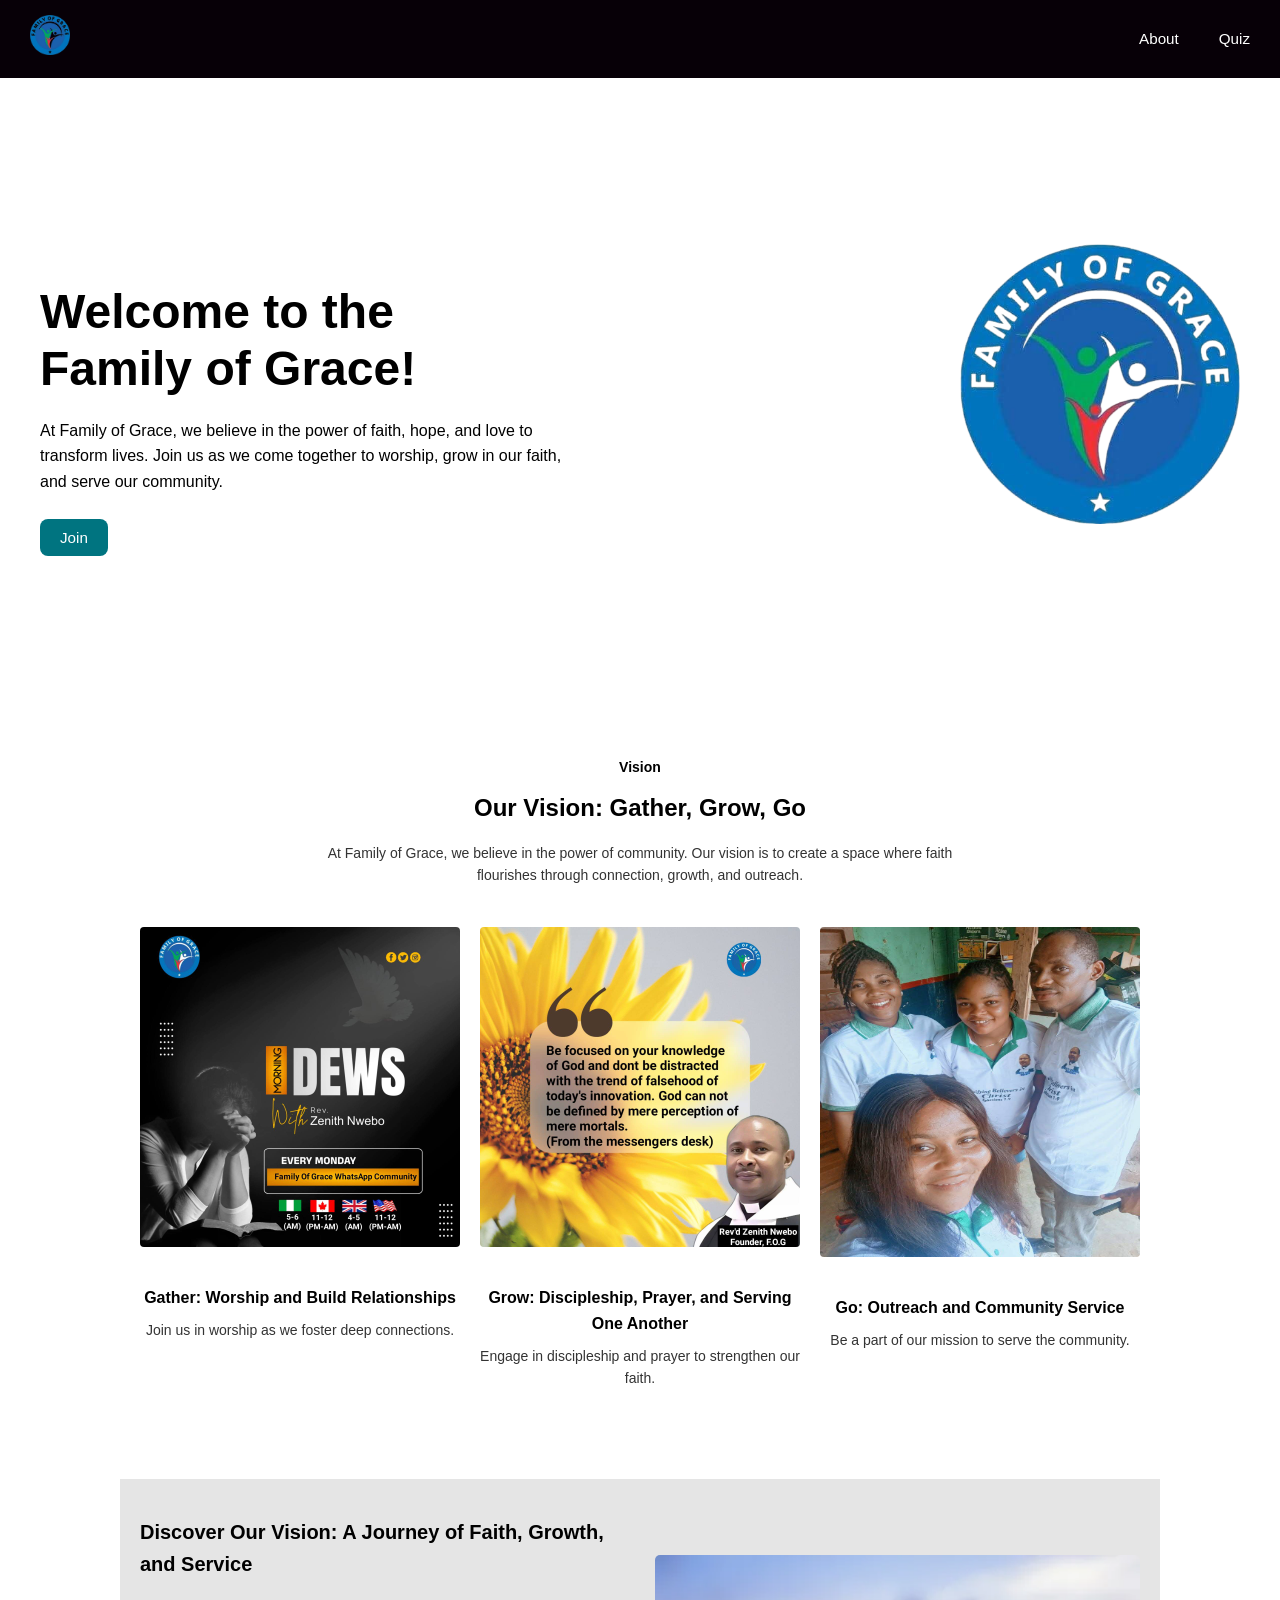
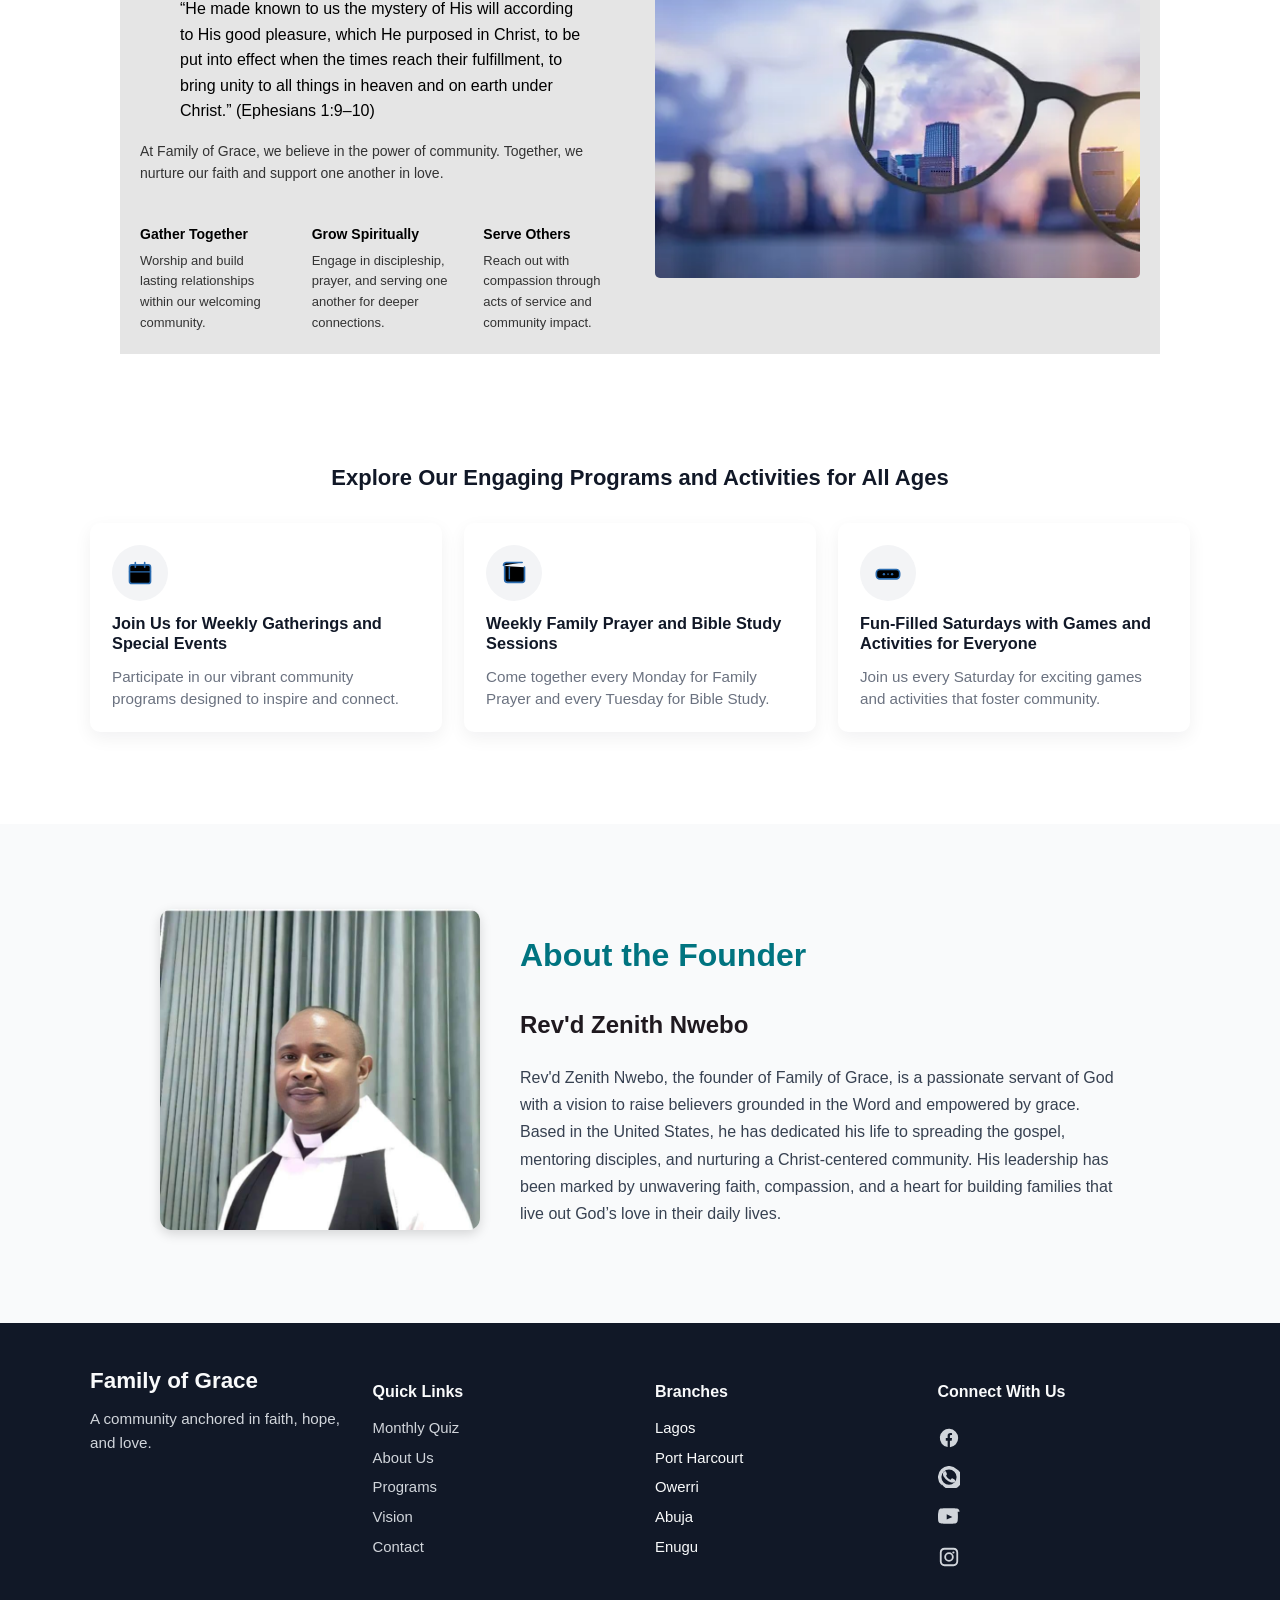
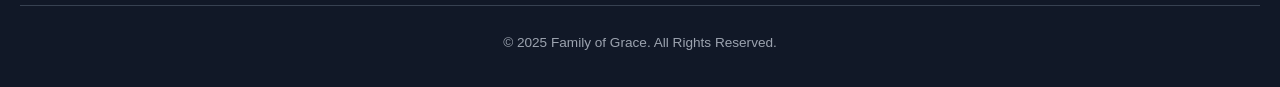
==== index.html @ 5c81bb30 "Add files via upload" ====
<!DOCTYPE html>
<html lang="en"> 
<head> 
  <meta charset="UTF-8"> 
  <meta name="viewport" content="width=device-width, initial-scale=1.0"> 
  <title>Family of Grace</title> 
  <link rel="stylesheet" href="style.css"> 
</head> 
<body> 
  <div class="main-cotainer"> 
    
    <!-- Navigation --> 
    <nav class="navbar"> 
      <div class="logo"> 
        <img src="./photo_2025-09-03_01-35-31-removebg-preview.png" alt="Family of Grace Logo" width="40"> 
      </div> 
      <div class="nav-links"> 
        <a href="about.html">About</a> 
        <a href="quiz.html">Quiz</a> 
      </div> 
    </nav> 
    
    <!-- Hero Section --> 
    <section class="hero" id="home"> 
      <div class="hero-content"> 
        <h4>Welcome to the <br> Family of Grace!</h4> 
        <p> At Family of Grace, we believe in the power of faith, hope, and love to transform lives. 
        Join us as we come together to worship, grow in our faith, and serve our community. </p> 
        <div class="btn-group"> 
          <a href="https://chat.whatsapp.com/ELIBxmDYfW0EIw8CX6cTu6?mode=ems_copy_t">
            <button class="btn primary">Join</button>
          </a> 
        </div> 
      </div> 
      <div class="hero-image"> 
        <img src="./photo_2025-09-03_01-35-31-removebg-preview.png" alt="Community" width="280"> 
      </div> 
    </section> 
    
    <!-- Vision Section --> 
    <section class="vision-section" id="vision"> 
      <h4>Vision</h4> 
      <h2>Our Vision: Gather, Grow, Go</h2> 
      <p> At Family of Grace, we believe in the power of community. Our vision is to create a space where faith flourishes through connection, growth, and outreach. </p> 
      <div class="vision-grid"> 
        <div class="vision-card"> 
          <img src="./photo_2025-09-04_03-55-16.jpg" alt="Gather - Worship and Build Relationships"> 
          <h3>Gather: Worship and Build Relationships</h3> 
          <p>Join us in worship as we foster deep connections.</p> 
        </div> 
        <div class="vision-card"> 
          <img src="./photo_2025-09-04_03-57-05.jpg" alt="Grow - Discipleship, Prayer, and Serving One Another"> 
          <h3>Grow: Discipleship, Prayer, and Serving One Another</h3> 
          <p>Engage in discipleship and prayer to strengthen our faith.</p> 
        </div> 
        <div class="vision-card pic"> 
          <img src="./photo_2025-09-07_18-43-26.jpg" alt="Go - Outreach and Community Service"> 
          <h3>Go: Outreach and Community Service</h3> 
          <p>Be a part of our mission to serve the community.</p> 
        </div> 
      </div> 
    </section> 

    <!-- Extended Vision --> 
    <section class="vision-container"> 
      <div class="vision-text"> 
        <h2>Discover Our Vision: A Journey of Faith, Growth, and Service</h2> 
        
        <blockquote class="bible-quote">
          “He made known to us the mystery of His will according to His good pleasure, 
          which He purposed in Christ, to be put into effect when the times reach their fulfillment,
          to bring unity to all things in heaven and on earth under Christ.”
          <span>(Ephesians 1:9–10)</span>
        </blockquote>
    
        <p>At Family of Grace, we believe in the power of community. Together, we nurture our faith and support one another in love.</p> 
    
        <div class="vision-points"> 
          <div> 
            <h4>Gather Together</h4> 
            <p>Worship and build lasting relationships within our welcoming community.</p> 
          </div> 
          <div> 
            <h4>Grow Spiritually</h4> 
            <p>Engage in discipleship, prayer, and serving one another for deeper connections.</p> 
          </div> 
          <div> 
            <h4>Serve Others</h4> 
            <p>Reach out with compassion through acts of service and community impact.</p> 
          </div> 
        </div> 
      </div> 
    
      <div class="vision-image"> 
        <img src="./i (4).webp" alt="Vision Image"> 
      </div> 
    </section>
    

    <!-- Programs Section --> 
    <section class="programs-section" aria-labelledby="programs-heading" id="programs"> 
      <div class="wrap"> 
        <h2 id="programs-heading" class="programs-title"> Explore Our Engaging Programs and Activities for All Ages </h2> 
        <div class="top-cards"> 
          <article class="icon-card"> 
            <div class="icon-circle" aria-hidden="true"> 
              <!-- calendar SVG --> 
              <svg width="28" height="28" viewBox="0 0 24 24"><rect x="3" y="5" width="18" height="16" rx="2" stroke="currentColor" stroke-width="1.4"/><path d="M16 3v4M8 3v4" stroke="currentColor" stroke-width="1.4" stroke-linecap="round"/><path d="M3 11h18" stroke="currentColor" stroke-width="1.2" stroke-linecap="round"/></svg> 
            </div> 
            <h3 class="card-title">Join Us for Weekly Gatherings and Special Events</h3> 
            <p class="card-text">Participate in our vibrant community programs designed to inspire and connect.</p> 
          </article> 
          <article class="icon-card"> 
            <div class="icon-circle" aria-hidden="true"> 
              <!-- book SVG --> 
              <svg width="28" height="28" viewBox="0 0 24 24"><path d="M3 5.5A2.5 2.5 0 0 1 5.5 3H19" stroke="currentColor" stroke-width="1.4" stroke-linecap="round"/><path d="M21 7v11a2 2 0 0 1-2 2H6.5A2.5 2.5 0 0 1 4 17.5V6" stroke="currentColor" stroke-width="1.4" stroke-linecap="round"/><path d="M8 7v10" stroke="currentColor" stroke-width="1.2" stroke-linecap="round"/></svg> 
            </div> 
            <h3 class="card-title">Weekly Family Prayer and Bible Study Sessions</h3> 
            <p class="card-text">Come together every Monday for Family Prayer and every Tuesday for Bible Study.</p> 
          </article> 
          <article class="icon-card"> 
            <div class="icon-circle" aria-hidden="true"> 
              <!-- gamepad SVG --> 
              <svg width="28" height="28" viewBox="0 0 24 24"><rect x="2" y="9" width="20" height="8" rx="3" stroke="currentColor" stroke-width="1.4"/><circle cx="8.5" cy="13" r="1" fill="currentColor"/><circle cx="15.5" cy="13" r="1" fill="currentColor"/><path d="M12 13h.01" stroke="currentColor" stroke-width="1.4" stroke-linecap="round"/></svg> 
            </div> 
            <h3 class="card-title">Fun-Filled Saturdays with Games and Activities for Everyone</h3> 
            <p class="card-text">Join us every Saturday for exciting games and activities that foster community.</p> 
          </article> 
        </div> 
      </div> 
    </section> 

    <!-- Founder Section --> 
    <section class="founder-section" id="about"> 
      <div class="founder-container"> 
        <div class="founder-image"> 
          <img src="./photo_2025-09-04_03-30-59.jpg" alt="Rev'd Zenith Nwebo"> 
        </div> 
        <div class="founder-content"> 
          <h2>About the Founder</h2> 
          <h3>Rev'd Zenith Nwebo</h3> 
          <p> Rev'd Zenith Nwebo, the founder of Family of Grace, is a passionate servant of God with a vision to raise believers grounded in the Word and empowered by grace. Based in the United States, he has dedicated his life to spreading the gospel, mentoring disciples, and nurturing a Christ-centered community. His leadership has been marked by unwavering faith, compassion, and a heart for building families that live out God’s love in their daily lives. </p> 
        </div> 
      </div> 
    </section> 

    <!-- Footer --> 
    <footer class="site-footer" id="contact"> 
      <div class="footer-wrap"> 
        <div class="footer-brand"> 
          <h2 class="footer-logo">Family of Grace</h2> 
          <p class="footer-tagline">A community anchored in faith, hope, and love.</p> 
        </div> 
        <div class="footer-links"> 
          <h3>Quick Links</h3> 
          <ul> 
            <li><a href="quiz.html">Monthly Quiz</a></li> 
            <li><a href="#about">About Us</a></li> 
            <li><a href="#programs">Programs</a></li> 
            <li><a href="#vision">Vision</a></li> 
            <li><a href="#contact">Contact</a></li> 
          </ul> 
        </div> 
        <div class="footer-branches"> 
          <h3>Branches</h3> 
          <ul> 
            <li>Lagos</li> 
            <li>Port Harcourt</li> 
            <li>Owerri</li> 
            <li>Abuja</li> 
            <li>Enugu</li> 
          </ul> 
        </div> 
        <div class="footer-social">
          <h3>Connect With Us</h3>
        
          <!-- Facebook -->
          <a href="https://facebook.com" target="_blank" aria-label="Facebook" class="social-icon">
            <svg xmlns="http://www.w3.org/2000/svg" width="22" height="22" fill="currentColor" viewBox="0 0 24 24">
              <path d="M22 12a10 10 0 1 0-11.5 9.9v-7h-2v-3h2v-2.3c0-2 1.2-3.1 3-3.1.9 0 1.8.2 1.8.2v2h-1c-1 0-1.3.6-1.3 1.2V12h2.3l-.4 3h-1.9v7A10 10 0 0 0 22 12"/>
            </svg>
          </a>
        
          <!-- WhatsApp -->
          <a href="https://chat.whatsapp.com/ELIBxmDYfW0EIw8CX6cTu6?mode=ems_copy_t" target="_blank" aria-label="WhatsApp" class="social-icon">
            <svg xmlns="http://www.w3.org/2000/svg" width="22" height="22" fill="currentColor" viewBox="0 0 24 24">
              <path d="M17.5 14.4c-.3-.2-1.7-.9-1.9-1s-.5-.2-.7.2-.8 1-1 1.2-.4.3-.7.1c-.3-.2-1.3-.5-2.5-1.7-.9-.9-1.5-2-1.7-2.3-.2-.3 0-.5.1-.7s.3-.4.4-.6c.1-.2.1-.3.2-.5.1-.2 0-.4 0-.6s-.7-1.7-.9-2.3c-.2-.6-.5-.5-.7-.5h-.6c-.2 0-.6.1-.9.4-.3.3-1.2 1.1-1.2 2.8s1.2 3.2 1.4 3.4c.2.2 2.4 3.6 5.8 5 .8.4 1.4.6 1.9.7.8.2 1.5.1 2.1.1.6-.1 1.7-.7 1.9-1.3s.2-1.2.2-1.3c0-.1-.2-.2-.5-.4z"/>
              <path d="M20.5 3.5A11.9 11.9 0 1 0 3.5 20.5l.3.3L2 22l2.2-1.8.3.3a11.9 11.9 0 1 0 16-17zM12 20.4a8.3 8.3 0 1 1 0-16.6 8.3 8.3 0 0 1 0 16.6z"/>
            </svg>
          </a>
        
          <!-- YouTube -->
          <a href="https://youtube.com" target="_blank" aria-label="YouTube" class="social-icon">
            <svg xmlns="http://www.w3.org/2000/svg" width="22" height="22" fill="currentColor" viewBox="0 0 24 24">
              <path d="M23.5 6.2s-.2-1.7-.9-2.4c-.8-.9-1.6-.9-2-1C17.5 2.5 12 2.5 12 2.5h0s-5.5 0-8.6.3c-.4 0-1.3 0-2 1-.7.7-.9 2.4-.9 2.4S0 8.2 0 10.1v1.7c0 1.9.2 3.9.2 3.9s.2 1.7.9 2.4c.8.9 1.8.9 2.2 1 1.6.2 6.7.3 6.7.3s5.5 0 8.6-.3c.4 0 1.2 0 2-1 .7-.7.9-2.4.9-2.4s.2-1.9.2-3.9v-1.7c0-1.9-.2-3.9-.2-3.9zM9.5 14.8V8.9l6.2 3-6.2 2.9z"/>
            </svg>
          </a>
        
          <!-- Instagram -->
          <a href="https://instagram.com" target="_blank" aria-label="Instagram" class="social-icon">
            <svg xmlns="http://www.w3.org/2000/svg" width="22" height="22" fill="currentColor" viewBox="0 0 24 24">
              <path d="M7 2C4.2 2 2 4.2 2 7v10c0 2.8 2.2 5 5 5h10c2.8 0 5-2.2 5-5V7c0-2.8-2.2-5-5-5H7zm0 2h10c1.7 0 3 1.3 3 3v10c0 1.7-1.3 3-3 3H7c-1.7 0-3-1.3-3-3V7c0-1.7 1.3-3 3-3zm5 2.8a5.2 5.2 0 1 0 0 10.4 5.2 5.2 0 0 0 0-10.4zm0 2a3.2 3.2 0 1 1 0 6.4 3.2 3.2 0 0 1 0-6.4zm4.8-2.9a1.2 1.2 0 1 0 0 2.4 1.2 1.2 0 0 0 0-2.4z"/>
            </svg>
          </a>
        </div>
        
      </div> 
      <div class="footer-bottom"> 
        <p>&copy; 2025 Family of Grace. All Rights Reserved.</p> 
      </div> 
    </footer> 
  </div> 
</body> 
</html>
---- style.css ----
/* Navbar */
.navbar {
  background-color: #070007;
  color: white;
  display: flex;
  justify-content: space-between;
  align-items: center;
  padding: 15px 30px;
}

.navbar .nav-links {
  display: flex;
  gap: 40px;
}

.navbar .nav-links a {
  color: white;
  text-decoration: none;
  font-size: 0.95rem;
  transition: color 0.3s;
}

.navbar .nav-links a:hover {
  color: #00b7a8;
}

/* Hero Section */
.hero {
  background-color: white;
  color: black;
  display: flex;
  justify-content: space-between;
  align-items: center;
  padding: 60px 40px;
  gap: 40px;
  min-height: 500px;
}

.hero-content {
  max-width: 550px;
}

.hero-content h4 {
  font-family: 'Gill Sans', 'Gill Sans MT', Calibri, 'Trebuchet MS', sans-serif;
  font-size: 48px;
  margin-bottom: 20px;
  line-height: 1.2;
}

.hero-content p {
  font-size: 1rem;
  line-height: 1.6;
  margin-bottom: 25px;
  color: black;
}

/* Buttons */
.btn-group {
  display: flex;
  gap: 15px;
}

.btn {
  padding: 10px 20px;
  border-radius: 8px;
  border: 1px solid white;
  background: transparent;
  color: white;
  cursor: pointer;
  transition: all 0.3s;
  font-size: 0.95rem;
}

.btn.primary {
  background-color: #007480;
  border: none;
}

.btn:hover {
  background-color: #00b7a8;
  border-color: #00b7a8;
}

/* Hero Image */
.hero-image img {
  max-width: 100%;
  height: auto;
}

body {
  font-family: Arial, Helvetica, sans-serif;
  margin: 0;
  padding: 0;
  line-height: 1.6;
  color: #000;
  background: #fff;
}

.vision-section {
  text-align: center;
  padding: 40px 20px;
}

.vision-section h4 {
  font-size: 14px;
  font-weight: bold;
  margin-bottom: 10px;
}

.vision-section h2 {
  font-size: 24px;
  font-weight: bold;
  margin: 5px 0 15px;
}

.vision-section p {
  font-size: 14px;
  max-width: 650px;
  margin: 0 auto 40px;
  color: #333;
}

.vision-grid {
  display: grid;
  grid-template-columns: repeat(auto-fit, minmax(250px, 1fr));
  gap: 20px;
  max-width: 1000px;
  margin: 0 auto;
}

.vision-card {
  text-align: center;
}

.vision-card img {
  width: 100%;
  height: auto;
  border-radius: 4px;
  margin-bottom: 15px;
}

.vision-card h3 {
  font-size: 16px;
  font-weight: bold;
  margin-bottom: 8px;
}

.vision-card p {
  font-size: 14px;
  color: #333;
  margin: 0;
}
.vision-container {
  display: flex;
  align-items: center;
  justify-content: center;
  gap: 30px;
  max-width: 1000px;
  margin: 50px auto;
  padding: 20px;
  background: #e5e5e5; /* match the screenshot grey */
}

.vision-text {
  flex: 1;
}

.vision-text h2 {
  font-size: 20px;
  font-weight: bold;
  margin-bottom: 15px;
}

.vision-text p {
  font-size: 14px;
  color: #333;
  margin-bottom: 20px;
}

.vision-points {
  display: flex;
  gap: 30px;
}

.vision-points div {
  flex: 1;
}

.vision-points h4 {
  font-size: 14px;
  font-weight: bold;
  margin-bottom: 5px;
}

.vision-points p {
  font-size: 13px;
  color: #333;
  margin: 0;
}

.vision-image {
  flex: 1;
}

.vision-image img {
  width: 100%;
  border-radius: 5px;
  display: block;
}

:root{
  --max-width: 1100px;
  --accent: #2b6cb0;    /* adjust to your brand */
  --muted: #6b7280;
  --text: #111827;
  --card-bg: #ffffff;
  --radius: 10px;
  --gap: 22px;
  --shadow: 0 6px 18px rgba(15,23,42,0.06);
  font-family: "Inter", system-ui, -apple-system, "Segoe UI", Roboto, "Helvetica Neue", Arial;
}

/* Section wrapper */
.programs-section {
  padding: 56px 20px;
  background: #ffffff;
  color: var(--text);
}

.programs-section .wrap {
  max-width: var(--max-width);
  margin: 0 auto;
}

/* Main heading */
.programs-title {
  text-align: center;
  font-size: 1.375rem; /* 22px-ish */
  font-weight: 600;
  margin: 0 0 28px;
  color: var(--text);
}

/* ========== Top icon cards ========== */
.top-cards{
  display: flex;
  gap: var(--gap);
  justify-content: center;
  margin-bottom: 36px;
}

.icon-card{
  width: 100%;
  max-width: 340px;
  background: var(--card-bg);
  border-radius: var(--radius);
  padding: 22px;
  text-align: left;
  box-shadow: var(--shadow);
  display: flex;
  flex-direction: column;
  gap: 12px;
}

.icon-circle{
  width: 56px;
  height: 56px;
  border-radius: 999px;
  display: grid;
  place-items: center;
  background: #f3f4f6;
  color: var(--accent);
  flex-shrink: 0;
}

/* Title + text */
.icon-card .card-title{
  font-size: 1.02rem;
  margin: 0;
  line-height: 1.25;
  font-weight: 700;
  color: var(--text);
}

.icon-card .card-text{
  margin: 0;
  color: var(--muted);
  font-size: 0.95rem;
  line-height: 1.45;
}

/* CTA link */
.icon-card .card-link{
  margin-top: auto;
  color: var(--accent);
  font-weight: 700;
  text-decoration: none;
  font-size: 0.95rem;
}

/* ========== Lead row ========== */
.lead-row{
  display: block;
  margin: 46px 0 26px;
  text-align: left;
}

.lead-title{
  margin: 0 0 8px;
  font-size: 1.125rem;
  font-weight: 700;
}

.lead-desc{
  margin: 0;
  color: var(--muted);
  font-size: 0.98rem;
  line-height: 1.5;
  max-width: 920px;
}

/* ========== Bottom image cards ========== */
.bottom-cards{
  display: flex;
  gap: var(--gap);
  margin-top: 18px;
  justify-content: center;
}

.img-card{
  width: 100%;
  max-width: 340px;
  background: var(--card-bg);
  border-radius: var(--radius);
  overflow: hidden;
  box-shadow: var(--shadow);
  text-align: left;
  display: flex;
  flex-direction: column;
}

.img-card img{
  display: block;
  width: 100%;
  height: 200px;
  object-fit: cover;
}

.img-title{
  margin: 14px 16px 6px;
  font-size: 1.03rem;
  font-weight: 700;
  color: var(--text);
}

.img-text{
  margin: 0 16px 14px;
  color: var(--muted);
  font-size: 0.95rem;
  line-height: 1.45;
}

.img-link{
  margin: 0 16px 18px;
  color: var(--accent);
  font-weight: 700;
  text-decoration: none;
}

/* Small screens: stack vertically */
@media (max-width: 920px) {
  .top-cards, .bottom-cards {
    flex-direction: column;
    align-items: stretch;
  }
  .icon-card, .img-card {
    max-width: 100%;
  }
  .lead-row {
    margin: 28px 0;
  }
}

/* Very small screens - tighten font sizes a bit */
@media (max-width: 420px) {
  .programs-title { font-size: 1.15rem; }
  .lead-title { font-size: 1rem; }
  .icon-card .card-title, .img-title { font-size: 1rem; }
}
.site-footer {
  background: #111827;
  color: #f9fafb;
  padding: 40px 20px 20px;
  font-family: "Inter", Arial, sans-serif;
}

.footer-wrap {
  display: grid;
  grid-template-columns: repeat(auto-fit, minmax(220px, 1fr));
  gap: 30px;
  max-width: 1100px;
  margin: 0 auto;
}

/* Brand */
.footer-logo {
  font-size: 1.4rem;
  font-weight: 700;
  margin: 0 0 8px;
  color: #f9fafb;
}

.footer-tagline {
  font-size: 0.95rem;
  color: #d1d5db;
  margin: 0;
}

/* Links */
.footer-links h3,
.footer-branches h3,
.footer-social h3 {
  font-size: 1rem;
  margin-bottom: 12px;
  color: #f9fafb;
}

.footer-links ul,
.footer-branches ul {
  list-style: none;
  padding: 0;
  margin: 0;
}

.footer-links li,
.footer-branches li {
  margin-bottom: 6px;
  font-size: 0.93rem;
}

.footer-links a {
  color: #d1d5db;
  text-decoration: none;
}

.footer-links a:hover {
  color: #ffffff;
  text-decoration: underline;
}

/* Social */
.footer-social {
  display: flex;
  flex-direction: column;
  gap: 10px;
}

.social-icon {
  display: inline-block;
  margin-right: 10px;
  color: #d1d5db;
  transition: color 0.3s;
}

.social-icon:hover {
  color: #ffffff;
}

/* Bottom bar */
.footer-bottom {
  margin-top: 30px;
  border-top: 1px solid #374151;
  text-align: center;
  padding-top: 12px;
  font-size: 0.85rem;
  color: #9ca3af;
}
/* Founder Section */
.founder-section {
  background-color: #f9fafb;
  padding: 80px 40px;
  color: #1f191f;
}

.founder-container {
  display: flex;
  align-items: center;
  justify-content: center;
  gap: 40px;
  max-width: 1100px;
  margin: 0 auto;
}

.founder-image img {
  width: 320px;
  height: auto;
  border-radius: 12px;
  box-shadow: 0px 4px 12px rgba(0, 0, 0, 0.15);
}

.founder-content {
  max-width: 600px;
}

.founder-content h2 {
  font-size: 2rem;
  margin-bottom: 10px;
  color: #007480;
}

.founder-content h3 {
  font-size: 1.5rem;
  margin-bottom: 20px;
  font-weight: 600;
}

.founder-content p {
  font-size: 1rem;
  line-height: 1.7;
  color: #374151;
}

/* Responsive */
@media (max-width: 768px) {
  .founder-container {
    flex-direction: column;
    text-align: center;
  }

  .founder-image img {
    width: 260px;
  }
}

.pic img{
  width: 100%;
  height: 330px;
  border-radius: 4px;
  margin-bottom: 15px;

}
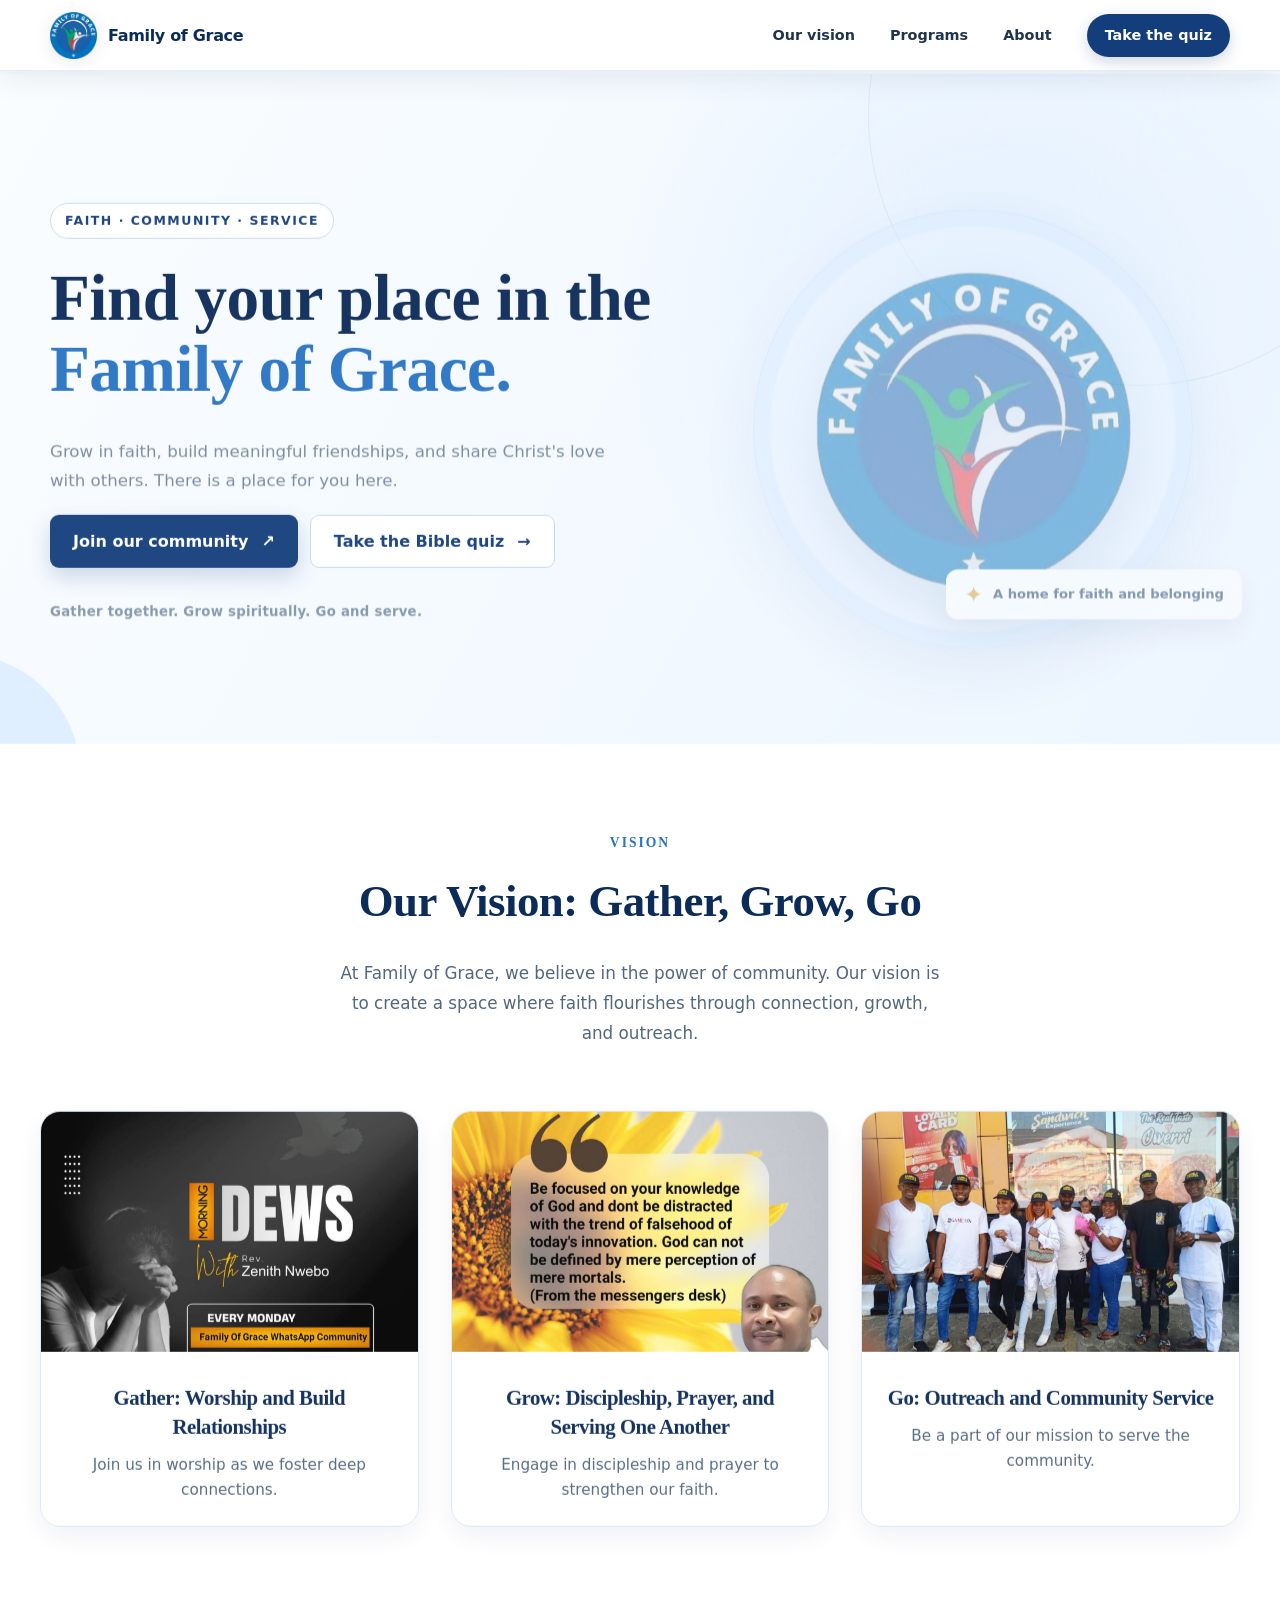
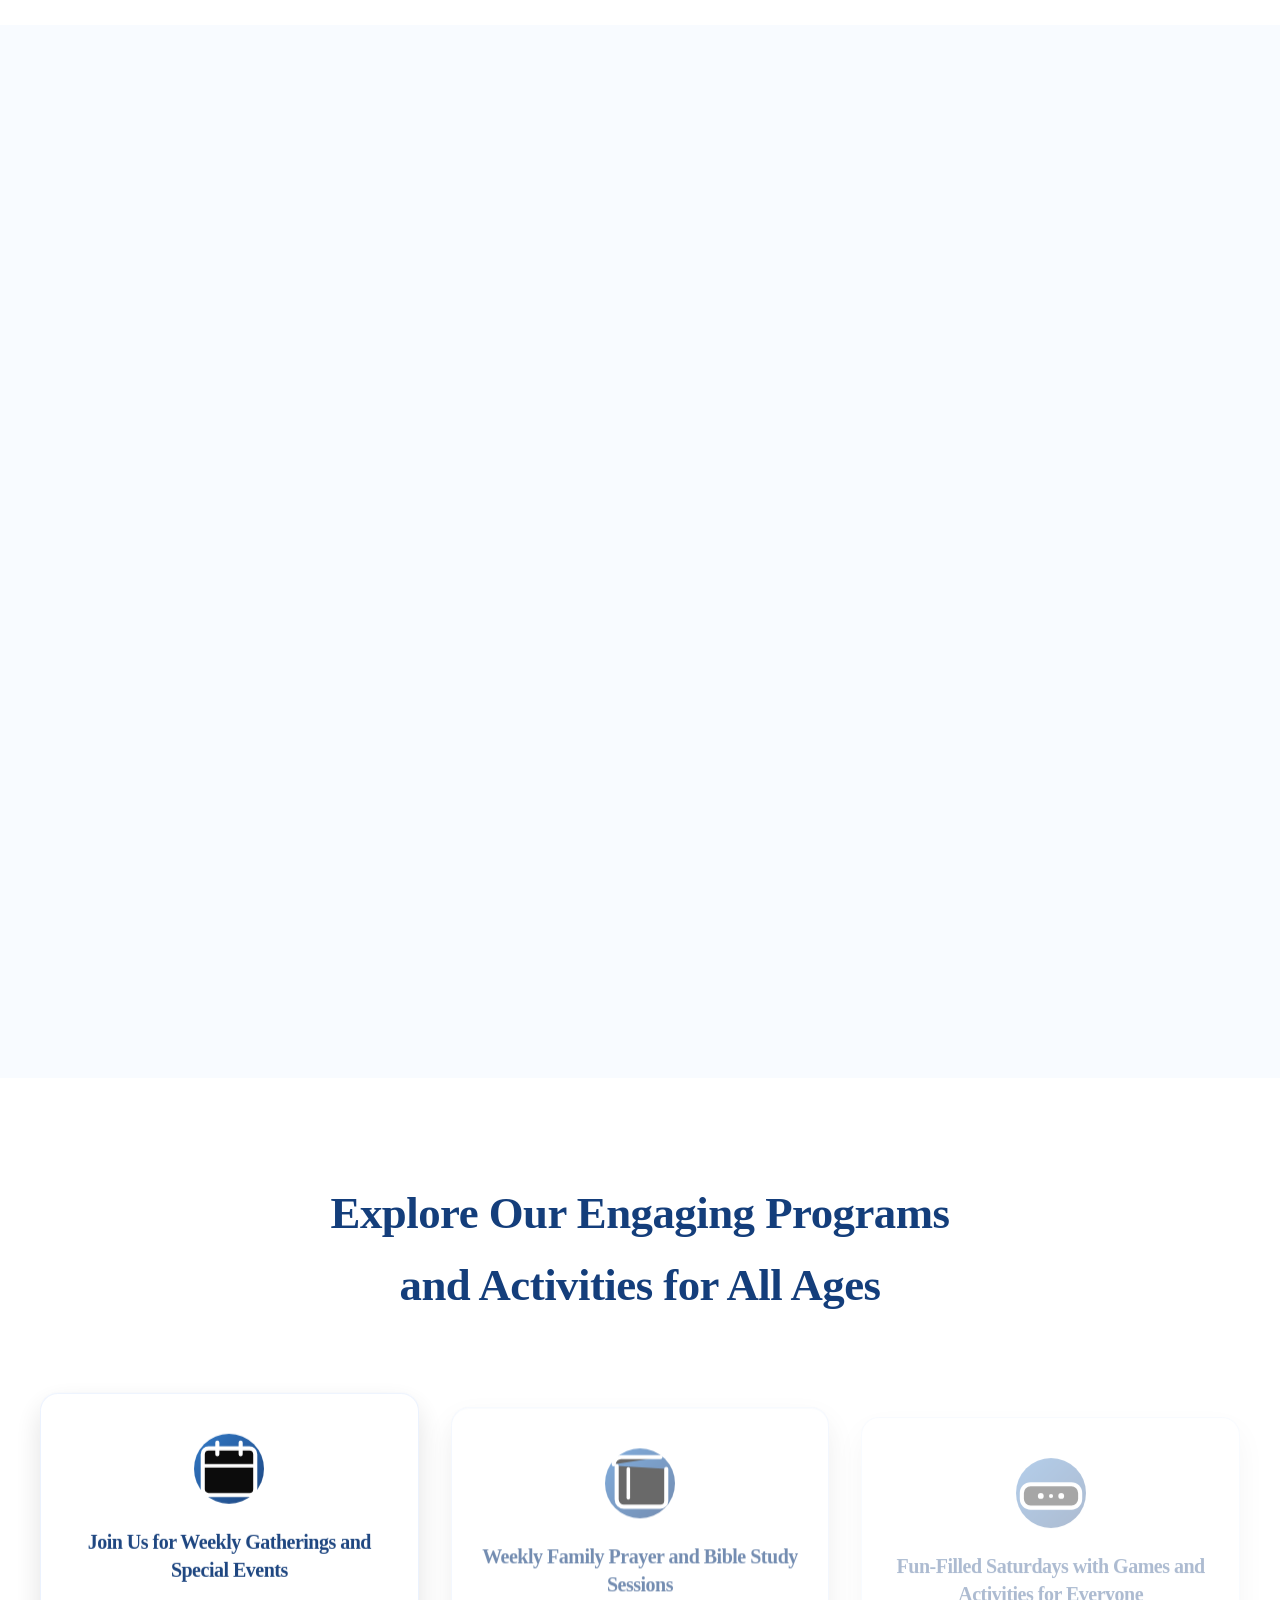
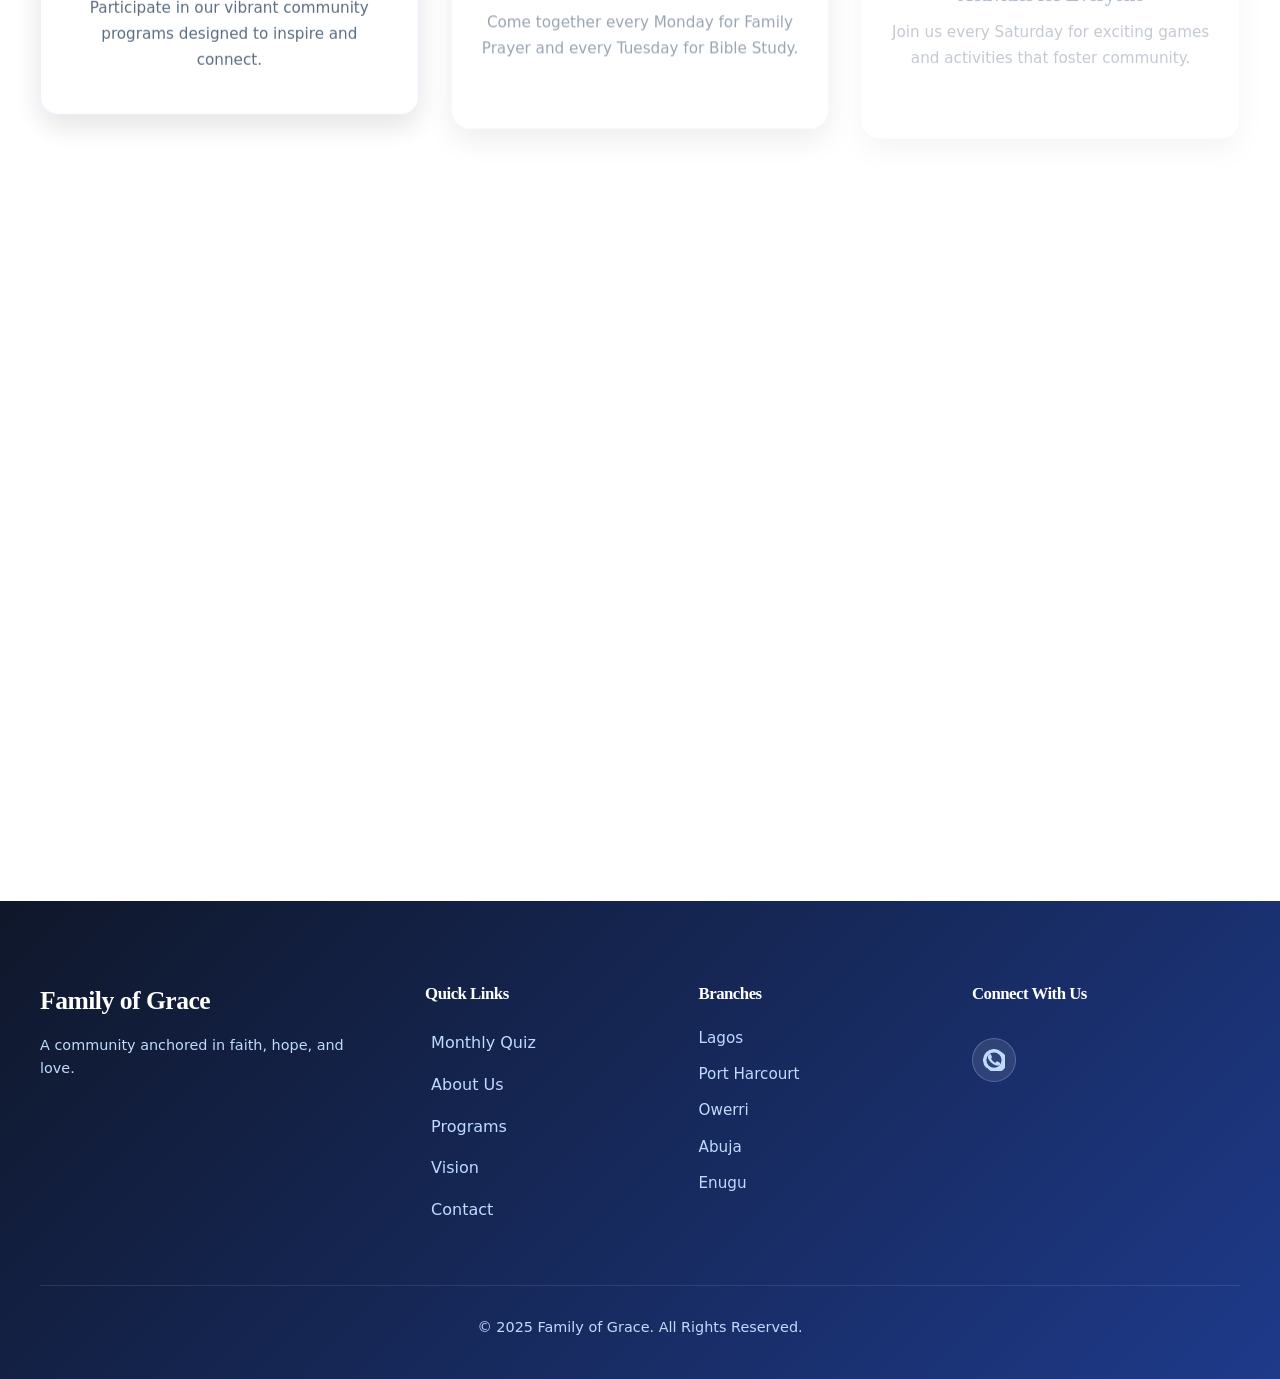
==== commit 3bfe231c: "Secure quiz scoring and refresh Family of Grace site" ====
--- a/index.html
+++ b/index.html
@@ -1,214 +1,2 @@
-<!DOCTYPE html>
-<html lang="en"> 
-<head> 
-  <meta charset="UTF-8"> 
-  <meta name="viewport" content="width=device-width, initial-scale=1.0"> 
-  <title>Family of Grace</title> 
-  <link rel="stylesheet" href="style.css"> 
-</head> 
-<body> 
-  <div class="main-cotainer"> 
-    
-    <!-- Navigation --> 
-    <nav class="navbar"> 
-      <div class="logo"> 
-        <img src="./photo_2025-09-03_01-35-31-removebg-preview.png" alt="Family of Grace Logo" width="40"> 
-      </div> 
-      <div class="nav-links"> 
-        <a href="about.html">About</a> 
-        <a href="quiz.html">Quiz</a> 
-      </div> 
-    </nav> 
-    
-    <!-- Hero Section --> 
-    <section class="hero" id="home"> 
-      <div class="hero-content"> 
-        <h4>Welcome to the <br> Family of Grace!</h4> 
-        <p> At Family of Grace, we believe in the power of faith, hope, and love to transform lives. 
-        Join us as we come together to worship, grow in our faith, and serve our community. </p> 
-        <div class="btn-group"> 
-          <a href="https://chat.whatsapp.com/ELIBxmDYfW0EIw8CX6cTu6?mode=ems_copy_t">
-            <button class="btn primary">Join</button>
-          </a> 
-        </div> 
-      </div> 
-      <div class="hero-image"> 
-        <img src="./photo_2025-09-03_01-35-31-removebg-preview.png" alt="Community" width="280"> 
-      </div> 
-    </section> 
-    
-    <!-- Vision Section --> 
-    <section class="vision-section" id="vision"> 
-      <h4>Vision</h4> 
-      <h2>Our Vision: Gather, Grow, Go</h2> 
-      <p> At Family of Grace, we believe in the power of community. Our vision is to create a space where faith flourishes through connection, growth, and outreach. </p> 
-      <div class="vision-grid"> 
-        <div class="vision-card"> 
-          <img src="./photo_2025-09-04_03-55-16.jpg" alt="Gather - Worship and Build Relationships"> 
-          <h3>Gather: Worship and Build Relationships</h3> 
-          <p>Join us in worship as we foster deep connections.</p> 
-        </div> 
-        <div class="vision-card"> 
-          <img src="./photo_2025-09-04_03-57-05.jpg" alt="Grow - Discipleship, Prayer, and Serving One Another"> 
-          <h3>Grow: Discipleship, Prayer, and Serving One Another</h3> 
-          <p>Engage in discipleship and prayer to strengthen our faith.</p> 
-        </div> 
-        <div class="vision-card pic"> 
-          <img src="./photo_2025-09-07_18-43-26.jpg" alt="Go - Outreach and Community Service"> 
-          <h3>Go: Outreach and Community Service</h3> 
-          <p>Be a part of our mission to serve the community.</p> 
-        </div> 
-      </div> 
-    </section> 
-
-    <!-- Extended Vision --> 
-    <section class="vision-container"> 
-      <div class="vision-text"> 
-        <h2>Discover Our Vision: A Journey of Faith, Growth, and Service</h2> 
-        
-        <blockquote class="bible-quote">
-          “He made known to us the mystery of His will according to His good pleasure, 
-          which He purposed in Christ, to be put into effect when the times reach their fulfillment,
-          to bring unity to all things in heaven and on earth under Christ.”
-          <span>(Ephesians 1:9–10)</span>
-        </blockquote>
-    
-        <p>At Family of Grace, we believe in the power of community. Together, we nurture our faith and support one another in love.</p> 
-    
-        <div class="vision-points"> 
-          <div> 
-            <h4>Gather Together</h4> 
-            <p>Worship and build lasting relationships within our welcoming community.</p> 
-          </div> 
-          <div> 
-            <h4>Grow Spiritually</h4> 
-            <p>Engage in discipleship, prayer, and serving one another for deeper connections.</p> 
-          </div> 
-          <div> 
-            <h4>Serve Others</h4> 
-            <p>Reach out with compassion through acts of service and community impact.</p> 
-          </div> 
-        </div> 
-      </div> 
-    
-      <div class="vision-image"> 
-        <img src="./i (4).webp" alt="Vision Image"> 
-      </div> 
-    </section>
-    
-
-    <!-- Programs Section --> 
-    <section class="programs-section" aria-labelledby="programs-heading" id="programs"> 
-      <div class="wrap"> 
-        <h2 id="programs-heading" class="programs-title"> Explore Our Engaging Programs and Activities for All Ages </h2> 
-        <div class="top-cards"> 
-          <article class="icon-card"> 
-            <div class="icon-circle" aria-hidden="true"> 
-              <!-- calendar SVG --> 
-              <svg width="28" height="28" viewBox="0 0 24 24"><rect x="3" y="5" width="18" height="16" rx="2" stroke="currentColor" stroke-width="1.4"/><path d="M16 3v4M8 3v4" stroke="currentColor" stroke-width="1.4" stroke-linecap="round"/><path d="M3 11h18" stroke="currentColor" stroke-width="1.2" stroke-linecap="round"/></svg> 
-            </div> 
-            <h3 class="card-title">Join Us for Weekly Gatherings and Special Events</h3> 
-            <p class="card-text">Participate in our vibrant community programs designed to inspire and connect.</p> 
-          </article> 
-          <article class="icon-card"> 
-            <div class="icon-circle" aria-hidden="true"> 
-              <!-- book SVG --> 
-              <svg width="28" height="28" viewBox="0 0 24 24"><path d="M3 5.5A2.5 2.5 0 0 1 5.5 3H19" stroke="currentColor" stroke-width="1.4" stroke-linecap="round"/><path d="M21 7v11a2 2 0 0 1-2 2H6.5A2.5 2.5 0 0 1 4 17.5V6" stroke="currentColor" stroke-width="1.4" stroke-linecap="round"/><path d="M8 7v10" stroke="currentColor" stroke-width="1.2" stroke-linecap="round"/></svg> 
-            </div> 
-            <h3 class="card-title">Weekly Family Prayer and Bible Study Sessions</h3> 
-            <p class="card-text">Come together every Monday for Family Prayer and every Tuesday for Bible Study.</p> 
-          </article> 
-          <article class="icon-card"> 
-            <div class="icon-circle" aria-hidden="true"> 
-              <!-- gamepad SVG --> 
-              <svg width="28" height="28" viewBox="0 0 24 24"><rect x="2" y="9" width="20" height="8" rx="3" stroke="currentColor" stroke-width="1.4"/><circle cx="8.5" cy="13" r="1" fill="currentColor"/><circle cx="15.5" cy="13" r="1" fill="currentColor"/><path d="M12 13h.01" stroke="currentColor" stroke-width="1.4" stroke-linecap="round"/></svg> 
-            </div> 
-            <h3 class="card-title">Fun-Filled Saturdays with Games and Activities for Everyone</h3> 
-            <p class="card-text">Join us every Saturday for exciting games and activities that foster community.</p> 
-          </article> 
-        </div> 
-      </div> 
-    </section> 
-
-    <!-- Founder Section --> 
-    <section class="founder-section" id="about"> 
-      <div class="founder-container"> 
-        <div class="founder-image"> 
-          <img src="./photo_2025-09-04_03-30-59.jpg" alt="Rev'd Zenith Nwebo"> 
-        </div> 
-        <div class="founder-content"> 
-          <h2>About the Founder</h2> 
-          <h3>Rev'd Zenith Nwebo</h3> 
-          <p> Rev'd Zenith Nwebo, the founder of Family of Grace, is a passionate servant of God with a vision to raise believers grounded in the Word and empowered by grace. Based in the United States, he has dedicated his life to spreading the gospel, mentoring disciples, and nurturing a Christ-centered community. His leadership has been marked by unwavering faith, compassion, and a heart for building families that live out God’s love in their daily lives. </p> 
-        </div> 
-      </div> 
-    </section> 
-
-    <!-- Footer --> 
-    <footer class="site-footer" id="contact"> 
-      <div class="footer-wrap"> 
-        <div class="footer-brand"> 
-          <h2 class="footer-logo">Family of Grace</h2> 
-          <p class="footer-tagline">A community anchored in faith, hope, and love.</p> 
-        </div> 
-        <div class="footer-links"> 
-          <h3>Quick Links</h3> 
-          <ul> 
-            <li><a href="quiz.html">Monthly Quiz</a></li> 
-            <li><a href="#about">About Us</a></li> 
-            <li><a href="#programs">Programs</a></li> 
-            <li><a href="#vision">Vision</a></li> 
-            <li><a href="#contact">Contact</a></li> 
-          </ul> 
-        </div> 
-        <div class="footer-branches"> 
-          <h3>Branches</h3> 
-          <ul> 
-            <li>Lagos</li> 
-            <li>Port Harcourt</li> 
-            <li>Owerri</li> 
-            <li>Abuja</li> 
-            <li>Enugu</li> 
-          </ul> 
-        </div> 
-        <div class="footer-social">
-          <h3>Connect With Us</h3>
-        
-          <!-- Facebook -->
-          <a href="https://facebook.com" target="_blank" aria-label="Facebook" class="social-icon">
-            <svg xmlns="http://www.w3.org/2000/svg" width="22" height="22" fill="currentColor" viewBox="0 0 24 24">
-              <path d="M22 12a10 10 0 1 0-11.5 9.9v-7h-2v-3h2v-2.3c0-2 1.2-3.1 3-3.1.9 0 1.8.2 1.8.2v2h-1c-1 0-1.3.6-1.3 1.2V12h2.3l-.4 3h-1.9v7A10 10 0 0 0 22 12"/>
-            </svg>
-          </a>
-        
-          <!-- WhatsApp -->
-          <a href="https://chat.whatsapp.com/ELIBxmDYfW0EIw8CX6cTu6?mode=ems_copy_t" target="_blank" aria-label="WhatsApp" class="social-icon">
-            <svg xmlns="http://www.w3.org/2000/svg" width="22" height="22" fill="currentColor" viewBox="0 0 24 24">
-              <path d="M17.5 14.4c-.3-.2-1.7-.9-1.9-1s-.5-.2-.7.2-.8 1-1 1.2-.4.3-.7.1c-.3-.2-1.3-.5-2.5-1.7-.9-.9-1.5-2-1.7-2.3-.2-.3 0-.5.1-.7s.3-.4.4-.6c.1-.2.1-.3.2-.5.1-.2 0-.4 0-.6s-.7-1.7-.9-2.3c-.2-.6-.5-.5-.7-.5h-.6c-.2 0-.6.1-.9.4-.3.3-1.2 1.1-1.2 2.8s1.2 3.2 1.4 3.4c.2.2 2.4 3.6 5.8 5 .8.4 1.4.6 1.9.7.8.2 1.5.1 2.1.1.6-.1 1.7-.7 1.9-1.3s.2-1.2.2-1.3c0-.1-.2-.2-.5-.4z"/>
-              <path d="M20.5 3.5A11.9 11.9 0 1 0 3.5 20.5l.3.3L2 22l2.2-1.8.3.3a11.9 11.9 0 1 0 16-17zM12 20.4a8.3 8.3 0 1 1 0-16.6 8.3 8.3 0 0 1 0 16.6z"/>
-            </svg>
-          </a>
-        
-          <!-- YouTube -->
-          <a href="https://youtube.com" target="_blank" aria-label="YouTube" class="social-icon">
-            <svg xmlns="http://www.w3.org/2000/svg" width="22" height="22" fill="currentColor" viewBox="0 0 24 24">
-              <path d="M23.5 6.2s-.2-1.7-.9-2.4c-.8-.9-1.6-.9-2-1C17.5 2.5 12 2.5 12 2.5h0s-5.5 0-8.6.3c-.4 0-1.3 0-2 1-.7.7-.9 2.4-.9 2.4S0 8.2 0 10.1v1.7c0 1.9.2 3.9.2 3.9s.2 1.7.9 2.4c.8.9 1.8.9 2.2 1 1.6.2 6.7.3 6.7.3s5.5 0 8.6-.3c.4 0 1.2 0 2-1 .7-.7.9-2.4.9-2.4s.2-1.9.2-3.9v-1.7c0-1.9-.2-3.9-.2-3.9zM9.5 14.8V8.9l6.2 3-6.2 2.9z"/>
-            </svg>
-          </a>
-        
-          <!-- Instagram -->
-          <a href="https://instagram.com" target="_blank" aria-label="Instagram" class="social-icon">
-            <svg xmlns="http://www.w3.org/2000/svg" width="22" height="22" fill="currentColor" viewBox="0 0 24 24">
-              <path d="M7 2C4.2 2 2 4.2 2 7v10c0 2.8 2.2 5 5 5h10c2.8 0 5-2.2 5-5V7c0-2.8-2.2-5-5-5H7zm0 2h10c1.7 0 3 1.3 3 3v10c0 1.7-1.3 3-3 3H7c-1.7 0-3-1.3-3-3V7c0-1.7 1.3-3 3-3zm5 2.8a5.2 5.2 0 1 0 0 10.4 5.2 5.2 0 0 0 0-10.4zm0 2a3.2 3.2 0 1 1 0 6.4 3.2 3.2 0 0 1 0-6.4zm4.8-2.9a1.2 1.2 0 1 0 0 2.4 1.2 1.2 0 0 0 0-2.4z"/>
-            </svg>
-          </a>
-        </div>
-        
-      </div> 
-      <div class="footer-bottom"> 
-        <p>&copy; 2025 Family of Grace. All Rights Reserved.</p> 
-      </div> 
-    </footer> 
-  </div> 
-</body> 
-</html>
+<!doctype html>
+<html lang="en"><head><meta charset="utf-8"><meta name="viewport" content="width=device-width,initial-scale=1"><title>Family of Grace</title><meta http-equiv="refresh" content="0;url=family.html"></head><body><p><a href="family.html">Open Family of Grace</a></p></body></html>
